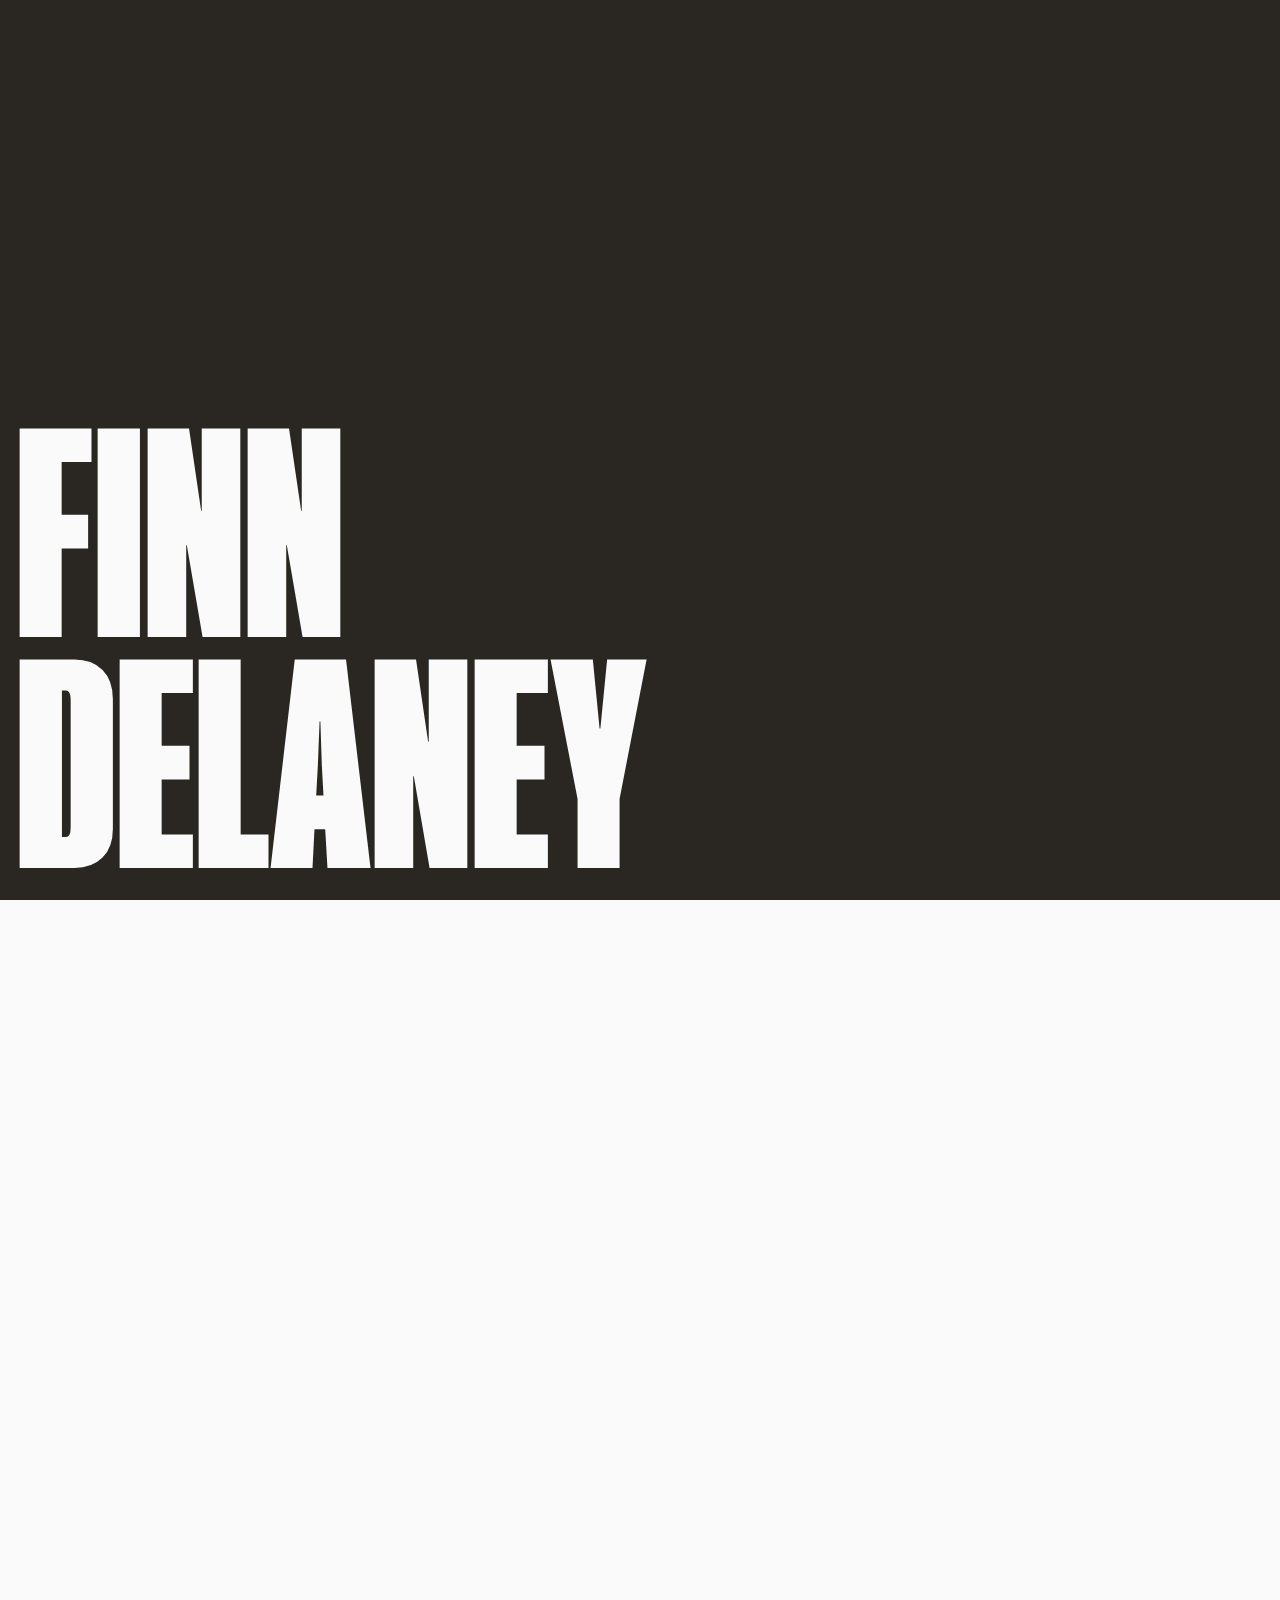
==== portfolio.html @ 108d6ba9 "Rework page intro: wordmark reveal then curtain wipe 'FINN' and 'DELANEY' slide up into view from a " ====
<!DOCTYPE html>
<html lang="en">
<head>
    <meta charset="UTF-8">
    <meta name="viewport" content="width=device-width, initial-scale=1.0, maximum-scale=1.0, user-scalable=no">
    <title>Portfolio — Finn Delaney</title>
    <link rel="stylesheet" href="style.css">
    <style>
        html { scrollbar-width: none; overscroll-behavior: none; }
        html::-webkit-scrollbar { display: none; }
    </style>
</head>
<body class="portfolio-page">
    <div class="page-intro" id="pageIntro">
        <div class="page-intro__line"><span class="page-intro__word" id="introWord1">Finn</span></div>
        <div class="page-intro__line"><span class="page-intro__word page-intro__word--second" id="introWord2">Delaney</span></div>
    </div>
    <a href="/" class="portfolio-back">← Finn Delaney</a>

    <nav class="portfolio-minimap" aria-label="Portfolio navigation">
        <div class="portfolio-minimap__line"></div>
        <div class="portfolio-minimap__line"></div>
        <div class="portfolio-minimap__line"></div>
        <div class="portfolio-minimap__line"></div>
        <div class="portfolio-minimap__line"></div>
        <div class="portfolio-minimap__line"></div>
        <div class="portfolio-minimap__line"></div>
        <div class="portfolio-minimap__line"></div>
        <div class="portfolio-minimap__line"></div>
        <div class="portfolio-minimap__line"></div>
        <div class="portfolio-minimap__line"></div>
        <div class="portfolio-minimap__line"></div>
        <div class="portfolio-minimap__line"></div>
        <div class="portfolio-minimap__line"></div>
        <div class="portfolio-minimap__line"></div>
        <div class="portfolio-minimap__line"></div>
        <div class="portfolio-minimap__line"></div>
        <div class="portfolio-minimap__line"></div>
        <div class="portfolio-minimap__line"></div>
        <div class="portfolio-minimap__line"></div>
        <div class="portfolio-minimap__tracker" id="minimapTracker"></div>
    </nav>

    <!--
        Ghost div — sits in normal document flow.
        Its width AND height both equal 100v_ + v, where v = scroll range.
        This is exactly what rauno does: both axes created so either
        horizontal or vertical scroll drives the same S value.
        For Finn we only use scrollY (vertical wheel → horizontal frames).
    -->
    <div id="portfolioGhost" class="portfolio-ghost" aria-hidden="true"></div>

    <!-- Cross — fixed at viewport centre, mix-blend-mode:difference inverts colours beneath it -->
    <svg class="portfolio-cross" aria-hidden="true" width="20" height="20" viewBox="0 0 30 30" fill="none" xmlns="http://www.w3.org/2000/svg">
        <line x1="14.75" y1="0" x2="14.75" y2="30" stroke="white" stroke-width="1.5"/>
        <line x1="0" y1="14.25" x2="30" y2="14.25" stroke="white" stroke-width="1.5"/>
    </svg>

    <!-- Fixed stage: never moves -->
    <div class="portfolio-stage">
        <!--
            .portfolio-frames gets BOTH x (translateX) and scale,
            matching rauno's: style={{ x: S, scale: D }}
            transform-origin is 50% 50% (centre of viewport since it's inset:0)
        -->
        <div class="portfolio-frames" id="portfolioFrames">
            <div class="portfolio-track" id="portfolioTrack">
                <article class="portfolio-frame">
                    <figure class="portfolio-frame__figure">
                        <img src="hero.jpg" alt="Series I">
                    </figure>
                    <p class="portfolio-frame__title">Series I</p>
                </article>
                <article class="portfolio-frame">
                    <figure class="portfolio-frame__figure">
                        <img src="hero.jpg" alt="Series II">
                    </figure>
                    <p class="portfolio-frame__title">Series II</p>
                </article>
                <article class="portfolio-frame">
                    <figure class="portfolio-frame__figure">
                        <img src="hero.jpg" alt="Portraits">
                    </figure>
                    <p class="portfolio-frame__title">Portraits</p>
                </article>
                <article class="portfolio-frame">
                    <figure class="portfolio-frame__figure">
                        <img src="hero.jpg" alt="Still Life">
                    </figure>
                    <p class="portfolio-frame__title">Still Life</p>
                </article>
                <article class="portfolio-frame">
                    <figure class="portfolio-frame__figure">
                        <img src="hero.jpg" alt="Documentary">
                    </figure>
                    <p class="portfolio-frame__title">Documentary</p>
                </article>
            </div>
        </div>
    </div>

    <script>
    (function () {
        var intro = document.getElementById('pageIntro');
        if (!intro) return;
        var words = intro.querySelectorAll('.page-intro__word');

        setTimeout(function () { words[0].classList.add('is-visible'); }, 80);
        setTimeout(function () { words[1].classList.add('is-visible'); }, 200);

        setTimeout(function () {
            intro.classList.add('is-leaving');
            setTimeout(function () { intro.parentNode && intro.parentNode.removeChild(intro); }, 1150);
        }, 1600);
    }());
    </script>
    <script>
    (function () {
        'use strict';

        // Rauno does this too: prevent scroll restoration, always start at top
        window.history.scrollRestoration = 'manual';
        document.documentElement.scrollTo(0, 0);

        var ghost   = document.getElementById('portfolioGhost');
        var frames  = document.getElementById('portfolioFrames');
        var track   = document.getElementById('portfolioTrack');
        var tracker = document.getElementById('minimapTracker');
        var frameEls = Array.from(document.querySelectorAll('.portfolio-frame'));
        var N = frameEls.length;

        // Minimap: 20 lines × 1px wide, 9px gap, 30px tracker → 161px max travel
        var MINIMAP_TRAVEL = 20 * 1 + 19 * 9 - 30;

        var STEP = 0, SCROLL_RANGE = 0, ZOOM_K = 0;

        var isCoarse = window.matchMedia('(pointer: coarse)').matches;

        var MIN_SCALE    = 0.6;
        var naturalScale = 1;
        var scaleD       = 1;
        var scaleDVel    = 0;
        var scaleTarget  = 1;
        var K_SCALE = 500, C_SCALE = 50;

        // Shared position driving both scale and translate.
        // On mobile this is written by touch handlers; on desktop by scroll events.
        var pos = 0;

        function clamp(v, lo, hi) { return Math.max(lo, Math.min(hi, v)); }

        function setup() {
            naturalScale = isCoarse
                ? 1.0
                : clamp(Math.min(window.innerWidth / 1300, window.innerHeight / 1020), 0.2, 1);

            scaleD      = naturalScale;
            scaleDVel   = 0;
            scaleTarget = naturalScale;
            pos         = 0;

            var frameW = frameEls[0].offsetWidth;
            var gap    = parseFloat(getComputedStyle(track).columnGap) || 0;
            STEP         = frameW + gap;
            SCROLL_RANGE = (N - 1) * STEP * MIN_SCALE;
            ZOOM_K       = STEP > 0 ? (naturalScale - MIN_SCALE) / STEP : 0;

            track.style.marginLeft = ((window.innerWidth - frameW) / 2) + 'px';

            if (isCoarse) {
                // Ghost div not needed — touch events drive pos directly.
                ghost.style.display = 'none';
                document.documentElement.style.overflow = 'hidden';
                document.body.style.overflow = 'hidden';
            } else {
                ghost.style.width  = '100vw';
                ghost.style.height = 'calc(100vh + ' + SCROLL_RANGE + 'px)';
            }
        }

        function applySpring() {
            scaleTarget = pos > 0
                ? clamp(naturalScale - ZOOM_K * pos, MIN_SCALE, naturalScale)
                : naturalScale;

            var force = K_SCALE * (scaleTarget - scaleD) - C_SCALE * scaleDVel;
            scaleDVel += force / 60;
            scaleD    += scaleDVel / 60;
            if (Math.abs(scaleTarget - scaleD) < 0.0001 && Math.abs(scaleDVel) < 0.0001) {
                scaleD = scaleTarget; scaleDVel = 0;
            }
        }

        function applyTransform() {
            var s = clamp(pos, 0, SCROLL_RANGE);
            frames.style.transform = 'translate3d(' + (-s) + 'px,0,0) scale(' + scaleD + ')';
            var progress = SCROLL_RANGE > 0 ? s / SCROLL_RANGE : 0;
            tracker.style.transform = 'translateX(' + (progress * MINIMAP_TRAVEL) + 'px)';
        }

        // ── MOBILE: touch-driven, no window.scrollY ───────────────────────────
        // iOS Safari's window.scrollY is unreliable during momentum — it can
        // jump to 0 mid-fling. Driving pos from touch events directly avoids
        // all native-scroll timing issues.
        if (isCoarse) {
            var touchX0 = 0, pos0 = 0;
            var lastTouchX = 0, lastTouchTime = 0, velX = 0;
            var touching = false;

            window.addEventListener('touchstart', function (e) {
                touching  = true;
                velX      = 0;
                touchX0   = e.touches[0].clientX;
                pos0      = pos;
                lastTouchX    = touchX0;
                lastTouchTime = Date.now();
            }, { passive: true });

            window.addEventListener('touchmove', function (e) {
                e.preventDefault(); // block native scroll entirely on this page
                var x   = e.touches[0].clientX;
                var now = Date.now();
                var dt  = now - lastTouchTime;
                if (dt > 0) velX = (lastTouchX - x) / dt; // px / ms, +ve = forward
                lastTouchX    = x;
                lastTouchTime = now;
                pos = clamp(pos0 + (touchX0 - x), 0, SCROLL_RANGE);
            }, { passive: false });

            window.addEventListener('touchend', function () {
                touching = false;
                // velX carries momentum forward into the rAF loop
            }, { passive: true });

            function tickMobile() {
                if (!touching) {
                    pos   = clamp(pos + velX * 16, 0, SCROLL_RANGE);
                    velX *= 0.95;
                    if (Math.abs(velX) < 0.005) velX = 0;
                }
                applySpring();
                applyTransform();
                requestAnimationFrame(tickMobile);
            }

            window.addEventListener('resize', setup);
            setup();
            requestAnimationFrame(tickMobile);

        // ── DESKTOP: scroll-driven ────────────────────────────────────────────
        } else {
            window.addEventListener('scroll', function () {
                pos = window.scrollY;
            }, { passive: true });

            function tickDesktop() {
                applySpring();
                applyTransform();
                requestAnimationFrame(tickDesktop);
            }

            window.addEventListener('resize', setup);
            setup();
            requestAnimationFrame(tickDesktop);
        }
    }());
    </script>
</body>
</html>
---- style.css ----
@font-face {
    font-family: "Louize";
    src: url("/fonts/subset-Louize.woff2") format("woff2");
    font-weight: normal;
    font-style: normal;
    font-display: swap;
}

@font-face {
    font-family: "Louize";
    src: url("/fonts/subset-Louize-Italic.woff2") format("woff2");
    font-weight: normal;
    font-style: italic;
    font-display: swap;
}

@font-face {
    font-family: "Louize Display";
    src: url("/fonts/subset-LouizeDisplay.woff2") format("woff2");
    font-weight: normal;
    font-style: normal;
    font-display: swap;
}

@font-face {
    font-family: "Louize Display";
    src: url("/fonts/subset-LouizeDisplay-Italic.woff2") format("woff2");
    font-weight: normal;
    font-style: italic;
    font-display: swap;
}

@font-face {
    font-family: "Neue Montreal";
    src: url("/fonts/PPNeueMontreal-Regular.woff2");
    font-weight: normal;
    font-style: normal;
    font-display: swap;
}

@font-face {
    font-family: "Neue Montreal";
    src: url("/fonts/PPNeueMontreal-Italic.woff2");
    font-weight: normal;
    font-style: italic;
    font-display: swap;
}

@font-face {
    font-family: "Neue Montreal";
    src: url("/fonts/PPNeueMontreal-Bold.woff2");
    font-weight: bold;
    font-style: normal;
    font-display: swap;
}

@font-face {
    font-family: "Neue Montreal";
    src: url("/fonts/PPNeueMontreal-BoldItalic.woff2");
    font-weight: bold;
    font-style: italic;
    font-display: swap;
}

@font-face {
    font-family: "Manuka";
    src: url("/fonts/manuka-black.woff2") format("woff2");
    font-weight: normal;
    font-style: normal;
    font-display: swap;
}

/* Reset */

*, *::before, *::after {
    box-sizing: border-box;
}

html {
    -moz-text-size-adjust: none;
    -webkit-text-size-adjust: none;
    text-size-adjust: none;
    overscroll-behavior-y: none;
}

h1, h2, h3, h4 {
    text-wrap: balance;
}

body, h1, h2, h3, h4, p, figure, blockquote, dl, dd {
    margin: 0;
}

ul[role=list], ol[role=list] {
    list-style: none;
}

img, picture, video {
    max-width: 100%;
    display: block;
}

/* Base */

body {
    -webkit-font-smoothing: antialiased;
    -moz-osx-font-smoothing: grayscale;
    font-family: "Neue Montreal", sans-serif;
    margin: 0;
    color: var(--color-text);
    background-color: var(--color-background);
    --color-text: #2a2722;
    --color-background: #fafafa;
    --color-text-mid: #666;
    --color-border-mid: #bdbdbd;
    --color-border-light: #eee;
}

a {
    color: inherit;
}

/* Page intro */

.page-intro {
    position: fixed;
    inset: 0;
    z-index: 9999;
    background: var(--color-text);
    display: flex;
    flex-direction: column;
    align-items: flex-start;
    justify-content: flex-end;
    padding: 1rem 1rem 1.5rem;
    pointer-events: none;
    will-change: transform;
}

.page-intro.is-leaving {
    transition: transform 1.1s cubic-bezier(0.76, 0, 0.24, 1);
    transform: translateY(-100%);
}

.page-intro__line {
    overflow: hidden;
    line-height: 0.82;
}

.page-intro__word {
    display: block;
    font-family: "Manuka", sans-serif;
    font-size: clamp(4.5rem, 22vw, 18rem);
    font-weight: 400;
    text-transform: uppercase;
    color: var(--color-background);
    transform: translateY(110%);
    will-change: transform;
}

.page-intro__word.is-visible {
    transition: transform 1s cubic-bezier(0.16, 1, 0.3, 1);
    transform: translateY(0);
}

.page-intro__word--second {
    font-style: italic;
}

/* Hero */

.home-hero {
    position: relative;
    display: grid;
    overflow: hidden;
    grid-auto-flow: dense;
    column-gap: 1rem;
    grid-template-columns: 28vw minmax(0, 1fr);
    grid-template-rows: auto 4rem repeat(4, auto);
    align-content: start;
    padding: 1rem;
}

@media screen and (min-width: 364px) {
    .home-hero {
        grid-template-rows: auto 1fr repeat(4, auto);
        min-height: 100vh;
    }
}

@media screen and (min-width: 404px) {
    .home-hero {
        min-height: 204vw;
    }
}

@media screen and (min-width: 600px) {
    .home-hero {
        grid-template-columns: repeat(2, minmax(0, 1fr));
        grid-template-rows: auto;
        min-height: unset;
    }
}

@media screen and (min-width: 900px) {
    .home-hero {
        row-gap: 1rem;
        grid-template-columns: repeat(12, minmax(0, 1fr));
        margin-block-end: 5rem;
    }
}

.home-hero > hgroup {
    display: grid;
    grid-column: 1 / span 2;
    grid-row: 1 / span 5;
    grid-template-columns: subgrid;
    grid-template-rows: subgrid;
}

@media screen and (min-width: 900px) {
    .home-hero > hgroup {
        grid-column-end: span 12;
        grid-row-end: span 6;
    }
}

.home-hero__title {
    position: relative;
    display: grid;
    grid-column: inherit;
    grid-row: 1 / span 5;
    grid-template-columns: inherit;
    grid-template-rows: inherit;
}

/* Segment: first — Manuka, huge, rotated vertically on mobile */

.home-hero__title .segment--first {
    font-family: "Manuka", sans-serif;
    font-size: 37.6vw;
    font-weight: 400;
    line-height: .72;
    grid-column: 1;
    grid-row: 1 / span 5;
    width: max-content;
    height: .74em;
    transform: rotate(90deg) translateX(-0.75em);
    transform-origin: 0 100%;
    white-space: nowrap;
    text-transform: uppercase;
    clip-path: polygon(0% -2%, 104% -2%, 104% 102%, 0% 102%);
}

@media screen and (min-width: 600px) {
    .home-hero__title .segment--first {
        font-size: 39vw;
        line-height: .75;
        grid-column-end: span 2;
        grid-row: 1;
        width: unset;
        height: unset;
        transform: unset;
        white-space: unset;
    }
}

@media screen and (min-width: 900px) {
    .home-hero__title .segment--first {
        font-size: clamp(14.3rem, -0.5162rem + 26.3399vw, 24.375rem);
        grid-column-end: span 12;
        width: max-content;
    }
}

/* Segment: second — Louize Display italic, overlapping the first */

.home-hero__title .segment--second {
    font-family: "Louize Display", serif;
    font-size: 62px;
    font-weight: normal;
    font-style: italic;
    line-height: 1;
    z-index: 1;
    grid-row: 3;
    margin-block-end: -0.9rem;
    color: #fafafa;
    -webkit-text-stroke: .02em #2a2722;
}

@media screen and (max-width: 599px) {
    .home-hero__title .segment--second {
        /* 62px fixed is ~16vw at 390px — too large and the default leading
           creates a big gap between the two wrapped lines. Scale with viewport
           and use a positive gap below to separate it from segment--third. */
        font-size: 12vw;
        margin-block-end: 0.75rem;
    }
}

@media screen and (min-width: 600px) {
    .home-hero__title .segment--second {
        grid-column-end: span 2;
        grid-row: 2;
        margin-block-start: -0.9em;
        margin-inline-start: 2ch;
    }
}

@media screen and (min-width: 900px) {
    .home-hero__title .segment--second {
        font-size: clamp(4.5rem, -0.0956rem + 8.1699vw, 7.625rem);
        grid-column: 1 / span 12;
        grid-row: 1;
        align-self: end;
        margin-block-start: 0;
        margin-block-end: -0.3em;
        margin-inline-start: 1ch;
    }
}

/* Segment: third — Louize Display uppercase, large */

.home-hero__title .segment--third {
    font-family: "Louize Display", serif;
    font-size: 15vw;
    font-weight: normal;
    line-height: .78;
    grid-row: 4;
    text-transform: uppercase;
}

@media screen and (min-width: 600px) {
    .home-hero__title .segment--third {
        font-size: 13.4vw;
        grid-column-end: span 2;
        grid-row: 3;
        width: max-content;
        max-width: unset;
    }
}

@media screen and (min-width: 900px) {
    .home-hero__title .segment--third {
        font-size: clamp(5rem, -0.4412rem + 9.6732vw, 8.7rem);
        line-height: .8;
        grid-column: 1 / span 8;
        grid-row: 2;
        align-self: start;
    }
}

/* Warning */

.home-hero__warning {
    font-size: .75rem;
    grid-column: 2;
    grid-row: 2;
    text-align: center;
    text-transform: uppercase;
    text-wrap: balance;
    color: var(--color-text-mid);
}

@media screen and (min-width: 404px) {
    .home-hero__warning {
        font-size: initial;
    }
}

@media screen and (min-width: 600px) {
    .home-hero__warning {
        font-size: .75rem;
        grid-row: 5;
        align-self: end;
        text-align: right;
    }
}

@media screen and (min-width: 900px) {
    .home-hero__warning {
        grid-column: 8;
        grid-row: 4;
        align-self: start;
        justify-self: end;
        transform: translateX(calc(100% - 0em)) rotate(90deg) translateY(0.5em);
        transform-origin: 0;
        white-space: nowrap;
    }
}

/* Description */

.home-hero__description {
    line-height: 1.1;
    grid-column: 2;
    grid-row: 5;
    margin-block-start: .5rem;
    letter-spacing: -0.01em;
}

@media screen and (min-width: 404px) {
    .home-hero__description {
        font-size: 1.25rem;
    }
}

@media screen and (min-width: 600px) {
    .home-hero__description {
        grid-column: 1;
        text-wrap: balance;
    }
}

@media screen and (min-width: 900px) {
    .home-hero__description {
        font-size: 1.5rem;
        grid-column: 1 / span 5;
        grid-row: -2 / span 2;
        align-self: end;
    }
}

/* Accent image */

.home-hero__accent-image {
    overflow: hidden;
    grid-column: 2;
    grid-row: 1;
    max-width: 100%;
    margin-block-end: .75rem;
    border: 2px solid #2a2722;
    border-radius: .75rem;
}

@media screen and (min-width: 600px) {
    .home-hero__accent-image {
        justify-self: end;
        width: 40vw;
        aspect-ratio: 1.4 / 1;
    }
}

@media screen and (min-width: 900px) {
    .home-hero__accent-image {
        grid-column: 10 / span 3;
        grid-row: 2 / span 4;
        aspect-ratio: .8;
    }
}

.home-hero__accent-image img {
    width: 100%;
    height: 100%;
    object-fit: cover;
}

/* Nav */

.home-nav {
    grid-column-end: span 2;
    margin-block-start: 2rem;
}

@media screen and (min-width: 900px) {
    .home-hero .home-nav {
        grid-column: 1 / span 8;
        grid-row: 4;
        margin-block-start: 0;
    }
}

.home-nav__meta-title {
    font-size: .75rem;
    font-weight: 400;
    line-height: 1.2;
    margin-block-end: .5rem;
    letter-spacing: -0.01em;
    text-transform: uppercase;
    color: var(--color-text-mid);
}

@media screen and (min-width: 900px) {
    .home-nav__meta-title {
        font-size: 1rem;
    }
}

.home-nav__list {
    margin: 0;
    margin-block-end: 1rem;
    padding: 0;
    list-style: none;
}

.home-nav__link {
    line-height: 1.2;
    position: relative;
    display: inline-block;
    margin-inline-end: .5ch;
    padding-block: .25rem;
    text-decoration: none;
    letter-spacing: -0.01em;
}

@media screen and (min-width: 900px) {
    .home-nav__link {
        font-size: 1.25rem;
    }
}

.home-nav__link-title {
    position: relative;
    display: inline-block;
}

.home-nav__link-title::after {
    position: absolute;
    bottom: 0;
    left: 0;
    width: 100%;
    height: 1px;
    content: "";
    transition: transform .2s cubic-bezier(0.645, 0.045, 0.355, 1);
    transform: scaleX(0);
    transform-origin: 0 0;
    background-color: currentColor;
}

.home-nav__link:hover .home-nav__link-title::after,
.home-nav__link:focus .home-nav__link-title::after {
    transform: scaleX(1);
}

.home-nav__link-description {
    font-size: .75rem;
    line-height: 1.2;
    width: 100%;
    transition: all .2s;
    transform: translateY(-50%);
    white-space: nowrap;
    letter-spacing: -0.01em;
    color: var(--color-text-mid);
}

@media screen and (min-width: 900px) {
    .home-nav__link-description {
        font-size: 1rem;
    }
}

/* Footer */

.site-footer {
    padding: 1rem;
    font-size: 1.25rem;
    line-height: 1.1;
    letter-spacing: -0.01em;
    color: var(--color-text);
}

@media screen and (min-width: 900px) {
    .site-footer {
        position: fixed;
        bottom: 0;
        left: 0;
        right: 0;
        font-size: 1.5rem;
    }
}

/* Portfolio */

.portfolio-page {
    background: var(--color-background);
}

.portfolio-ghost {
    width: 100%;
    /* height set by JS */
}

.portfolio-cross {
    position: fixed;
    top: 50%;
    left: 50%;
    transform: translate(-50%, -50%);
    mix-blend-mode: difference;
    pointer-events: none;
    z-index: 100;
}

.portfolio-back {
    position: fixed;
    top: 1rem;
    left: 1rem;
    z-index: 10;
    font-size: .75rem;
    text-decoration: none;
    text-transform: uppercase;
    letter-spacing: -0.01em;
    color: var(--color-text-mid);
    transition: color .15s;
}

.portfolio-back:hover {
    color: var(--color-text);
}

.portfolio-minimap {
    position: fixed;
    top: 64px;
    left: 50%;
    transform: translateX(-50%);
    display: flex;
    align-items: center;
    gap: 9px;
    z-index: 10;
}

.portfolio-minimap__line {
    width: 1px;
    height: 18px;
    background: var(--color-border-mid);
    flex-shrink: 0;
}

.portfolio-minimap__tracker {
    position: absolute;
    left: 0;
    top: 0;
    width: 30px;
    height: 18px;
    background: var(--color-background);
    border: 1px solid var(--color-border-mid);
    transition: transform 150ms ease;
}


.portfolio-stage {
    position: fixed;
    inset: 0;
    overflow: hidden;
}

/* Matches rauno's .frames: gets both translateX (S) and scale (D).
   position: absolute; inset: 0 makes transform-origin: 50% 50%
   equal the exact centre of the viewport. */
.portfolio-frames {
    position: absolute;
    inset: 0;
    display: flex;
    align-items: center;
    transform-origin: 50% 50%;
    will-change: transform;
}

.portfolio-track {
    display: flex;
    align-items: center;
    gap: 4vw;
    flex-shrink: 0;
    /* margin-left set by JS to centre first frame */
}

.portfolio-frame {
    display: flex;
    flex-direction: column;
    flex-shrink: 0;
    width: 65vw;
    height: 75vh;
}

@media screen and (max-width: 600px) {
    .portfolio-frame {
        width: 88vw;
        height: 70vh;
    }
}

.portfolio-frame__figure {
    flex: 1;
    min-height: 0;
    margin: 0;
    overflow: hidden;
    border-radius: .5rem;
    border: 1px solid var(--color-border-light);
}

.portfolio-frame__figure img {
    width: 100%;
    height: 100%;
    object-fit: cover;
}

.portfolio-frame__title {
    margin-block-start: .625rem;
    font-size: .75rem;
    letter-spacing: 0.05em;
    color: var(--color-text-mid);
    text-transform: uppercase;
}

@media (hover: hover) {
    .home-nav__link-description {
        opacity: .2;
        filter: blur(2px);
    }

    a:hover .home-nav__link-description,
    a:focus .home-nav__link-description {
        opacity: 1;
        filter: blur(0);
    }
}
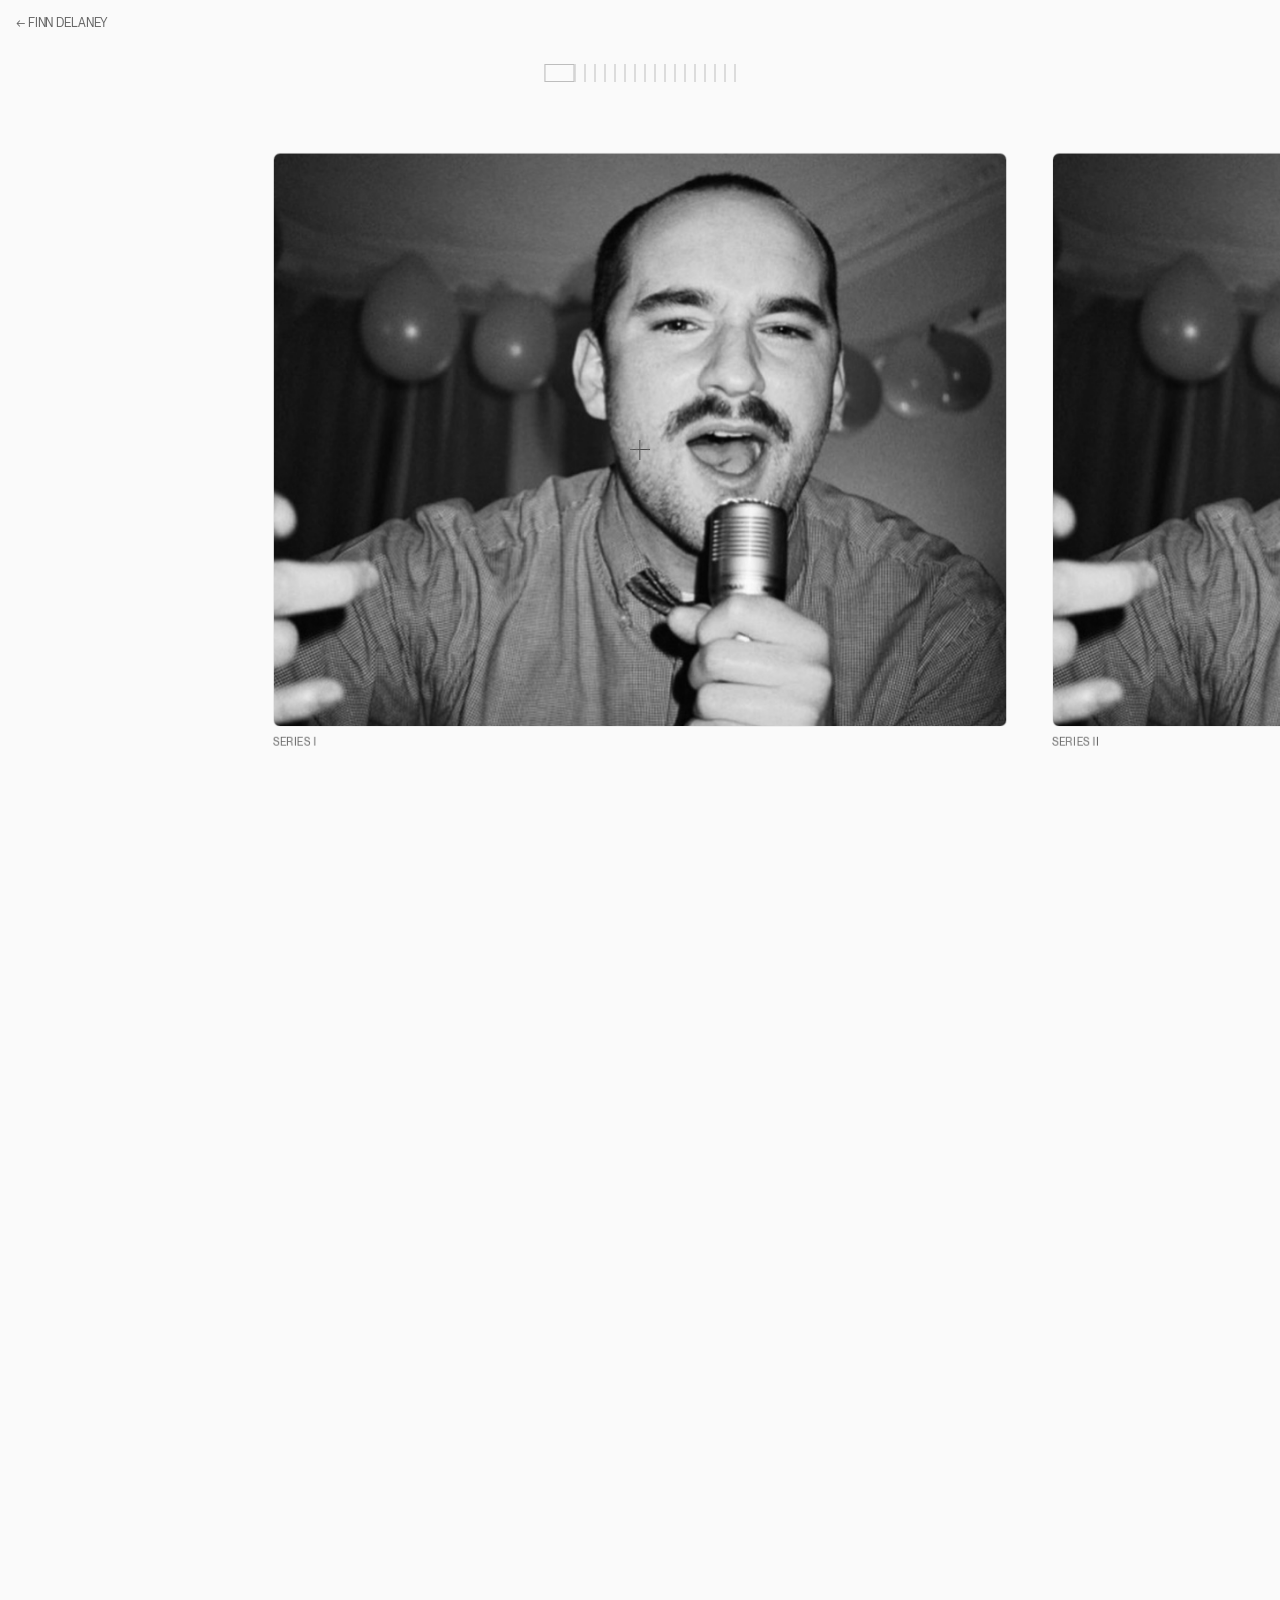
==== commit 3dc6c2dc: "Replace curtain with content entrance animations No overlay. Hero elements animate in directly: FINN" ====
--- a/portfolio.html
+++ b/portfolio.html
@@ -11,10 +11,6 @@
     </style>
 </head>
 <body class="portfolio-page">
-    <div class="page-intro" id="pageIntro">
-        <div class="page-intro__line"><span class="page-intro__word" id="introWord1">Finn</span></div>
-        <div class="page-intro__line"><span class="page-intro__word page-intro__word--second" id="introWord2">Delaney</span></div>
-    </div>
     <a href="/" class="portfolio-back">← Finn Delaney</a>
 
     <nav class="portfolio-minimap" aria-label="Portfolio navigation">
@@ -99,21 +95,6 @@
         </div>
     </div>
 
-    <script>
-    (function () {
-        var intro = document.getElementById('pageIntro');
-        if (!intro) return;
-        var words = intro.querySelectorAll('.page-intro__word');
-
-        setTimeout(function () { words[0].classList.add('is-visible'); }, 80);
-        setTimeout(function () { words[1].classList.add('is-visible'); }, 200);
-
-        setTimeout(function () {
-            intro.classList.add('is-leaving');
-            setTimeout(function () { intro.parentNode && intro.parentNode.removeChild(intro); }, 1150);
-        }, 1600);
-    }());
-    </script>
     <script>
     (function () {
         'use strict';
--- a/style.css
+++ b/style.css
@@ -120,50 +120,41 @@
     color: inherit;
 }
 
-/* Page intro */
-
-.page-intro {
-    position: fixed;
-    inset: 0;
-    z-index: 9999;
-    background: var(--color-text);
-    display: flex;
-    flex-direction: column;
-    align-items: flex-start;
-    justify-content: flex-end;
-    padding: 1rem 1rem 1.5rem;
-    pointer-events: none;
-    will-change: transform;
-}
-
-.page-intro.is-leaving {
-    transition: transform 1.1s cubic-bezier(0.76, 0, 0.24, 1);
-    transform: translateY(-100%);
-}
-
-.page-intro__line {
-    overflow: hidden;
-    line-height: 0.82;
-}
-
-.page-intro__word {
-    display: block;
-    font-family: "Manuka", sans-serif;
-    font-size: clamp(4.5rem, 22vw, 18rem);
-    font-weight: 400;
-    text-transform: uppercase;
-    color: var(--color-background);
-    transform: translateY(110%);
-    will-change: transform;
-}
-
-.page-intro__word.is-visible {
-    transition: transform 1s cubic-bezier(0.16, 1, 0.3, 1);
-    transform: translateY(0);
-}
-
-.page-intro__word--second {
-    font-style: italic;
+/* Hero entrance animations */
+
+@keyframes hero-fade-up {
+    from { opacity: 0; transform: translateY(0.4em); }
+    to   { opacity: 1; transform: translateY(0); }
+}
+
+@keyframes hero-fade {
+    from { opacity: 0; }
+    to   { opacity: 1; }
+}
+
+.home-hero--animate .segment--first {
+    animation: hero-fade 0.9s cubic-bezier(0.16, 1, 0.3, 1) both;
+    animation-delay: 0ms;
+}
+
+.home-hero--animate .segment--second {
+    animation: hero-fade-up 0.9s cubic-bezier(0.16, 1, 0.3, 1) both;
+    animation-delay: 120ms;
+}
+
+.home-hero--animate .segment--third {
+    animation: hero-fade-up 0.9s cubic-bezier(0.16, 1, 0.3, 1) both;
+    animation-delay: 220ms;
+}
+
+.home-hero--animate .home-hero__accent-image {
+    animation: hero-fade 1s cubic-bezier(0.16, 1, 0.3, 1) both;
+    animation-delay: 300ms;
+}
+
+.home-hero--animate .home-nav {
+    animation: hero-fade-up 0.8s cubic-bezier(0.16, 1, 0.3, 1) both;
+    animation-delay: 380ms;
 }
 
 /* Hero */
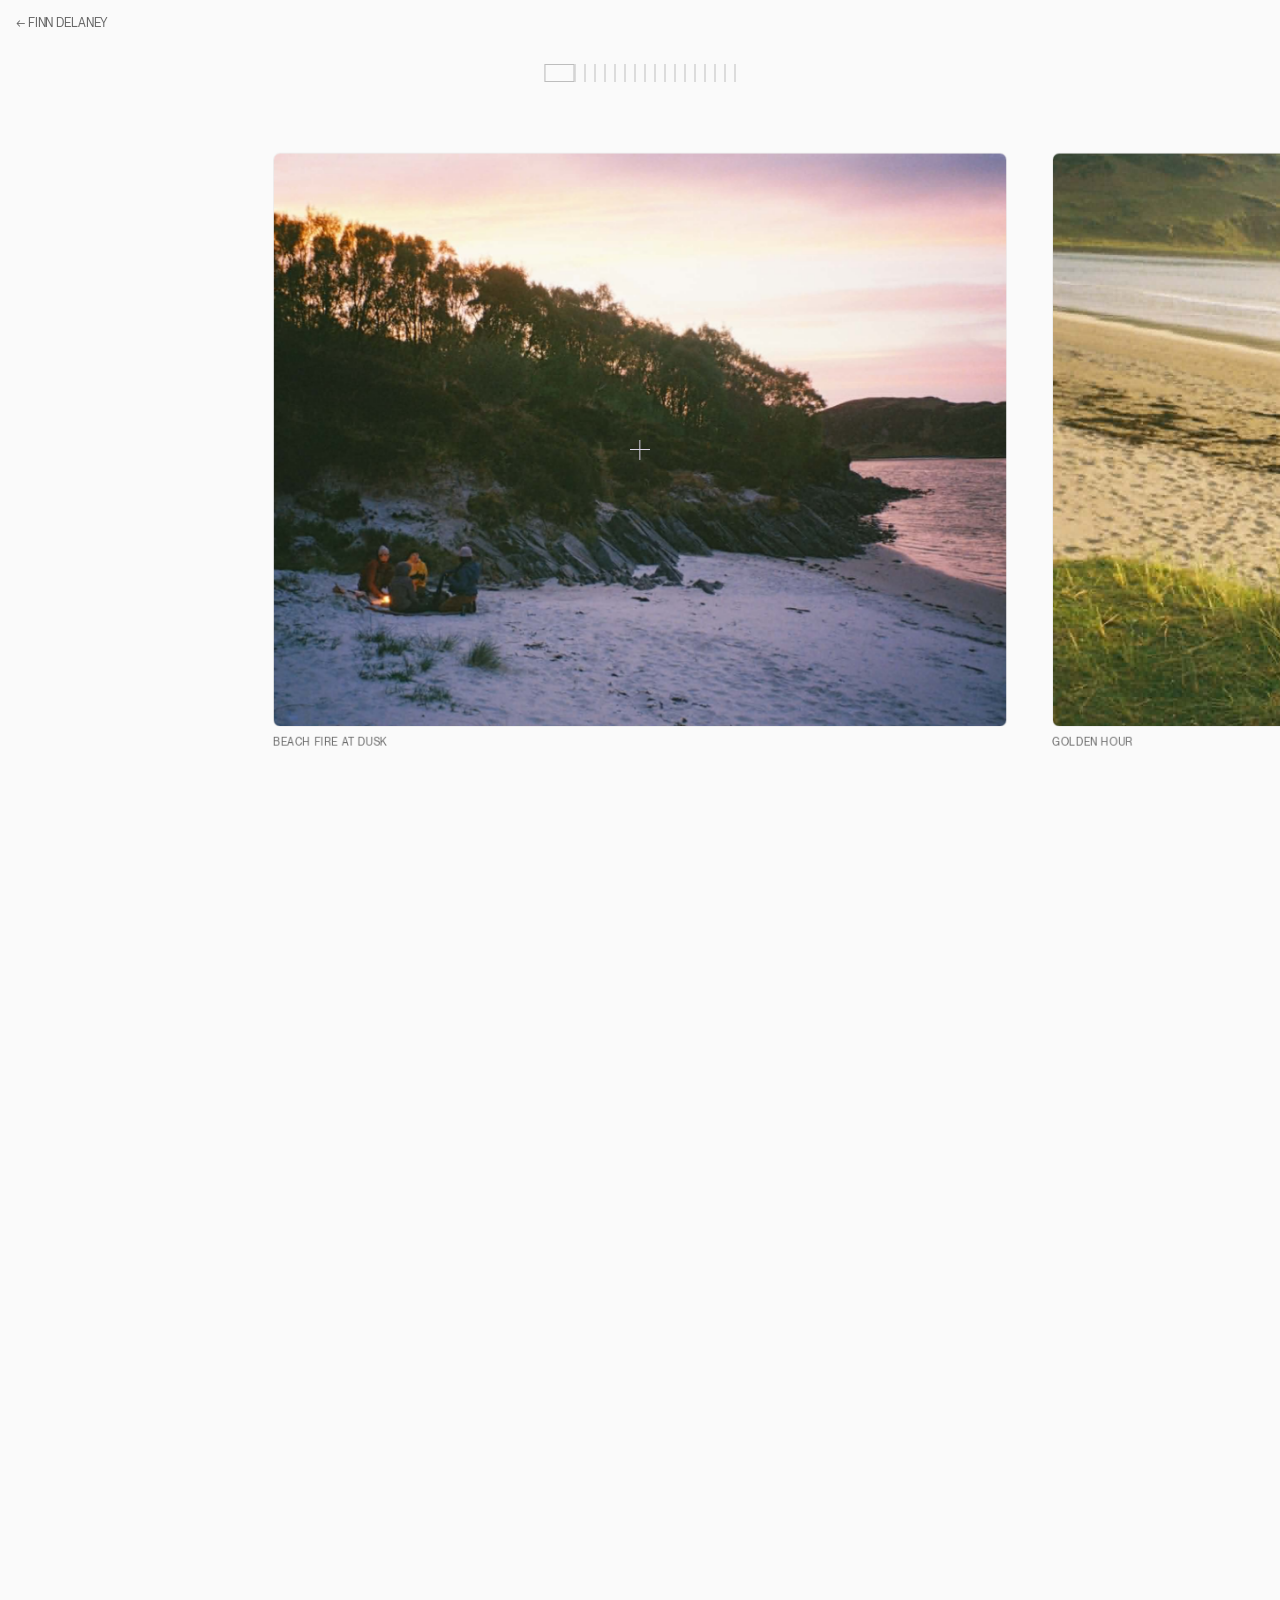
==== commit 8faa102a: "Add 15 photos to portfolio Replaces placeholder hero.jpg frames with real photos pulled from the pho" ====
--- a/portfolio.html
+++ b/portfolio.html
@@ -63,33 +63,93 @@
             <div class="portfolio-track" id="portfolioTrack">
                 <article class="portfolio-frame">
                     <figure class="portfolio-frame__figure">
-                        <img src="hero.jpg" alt="Series I">
-                    </figure>
-                    <p class="portfolio-frame__title">Series I</p>
-                </article>
-                <article class="portfolio-frame">
-                    <figure class="portfolio-frame__figure">
-                        <img src="hero.jpg" alt="Series II">
-                    </figure>
-                    <p class="portfolio-frame__title">Series II</p>
-                </article>
-                <article class="portfolio-frame">
-                    <figure class="portfolio-frame__figure">
-                        <img src="hero.jpg" alt="Portraits">
-                    </figure>
-                    <p class="portfolio-frame__title">Portraits</p>
-                </article>
-                <article class="portfolio-frame">
-                    <figure class="portfolio-frame__figure">
-                        <img src="hero.jpg" alt="Still Life">
-                    </figure>
-                    <p class="portfolio-frame__title">Still Life</p>
-                </article>
-                <article class="portfolio-frame">
-                    <figure class="portfolio-frame__figure">
-                        <img src="hero.jpg" alt="Documentary">
-                    </figure>
-                    <p class="portfolio-frame__title">Documentary</p>
+                        <img src="photos/c56bb0bc-0144-4941-af09-97af3f1dc31f.jpeg" alt="Beach fire at dusk">
+                    </figure>
+                    <p class="portfolio-frame__title">Beach fire at dusk</p>
+                </article>
+                <article class="portfolio-frame">
+                    <figure class="portfolio-frame__figure">
+                        <img src="photos/e60ddb03-61c1-4a68-b1ee-937084a619c3.jpeg" alt="Golden hour">
+                    </figure>
+                    <p class="portfolio-frame__title">Golden hour</p>
+                </article>
+                <article class="portfolio-frame">
+                    <figure class="portfolio-frame__figure">
+                        <img src="photos/c2e010f2-ae4a-4260-8f05-ad9748080241.jpeg" alt="On the shore">
+                    </figure>
+                    <p class="portfolio-frame__title">On the shore</p>
+                </article>
+                <article class="portfolio-frame">
+                    <figure class="portfolio-frame__figure">
+                        <img src="photos/a9ed12c4-5eb0-456d-9534-0ebea267e945.jpeg" alt="Laughing">
+                    </figure>
+                    <p class="portfolio-frame__title">Laughing</p>
+                </article>
+                <article class="portfolio-frame">
+                    <figure class="portfolio-frame__figure">
+                        <img src="photos/43e0e41e-a62a-4743-bb4f-9ebd237a8e91.jpeg" alt="In the grass">
+                    </figure>
+                    <p class="portfolio-frame__title">In the grass</p>
+                </article>
+                <article class="portfolio-frame">
+                    <figure class="portfolio-frame__figure">
+                        <img src="photos/2fe8a27c-bc4f-4477-8b8c-c3ab12135902.jpeg" alt="Storm light">
+                    </figure>
+                    <p class="portfolio-frame__title">Storm light</p>
+                </article>
+                <article class="portfolio-frame">
+                    <figure class="portfolio-frame__figure">
+                        <img src="photos/0b5b30bd-863e-4121-a8aa-83feb465f930.jpeg" alt="Shoreline">
+                    </figure>
+                    <p class="portfolio-frame__title">Shoreline</p>
+                </article>
+                <article class="portfolio-frame">
+                    <figure class="portfolio-frame__figure">
+                        <img src="photos/202b738f-6b5e-46ef-b66e-6944e7f93b14.jpeg" alt="Kayak">
+                    </figure>
+                    <p class="portfolio-frame__title">Kayak</p>
+                </article>
+                <article class="portfolio-frame">
+                    <figure class="portfolio-frame__figure">
+                        <img src="photos/baeebfa3-00ef-4263-85f2-3b91152fbb7a.jpeg" alt="Flock">
+                    </figure>
+                    <p class="portfolio-frame__title">Flock</p>
+                </article>
+                <article class="portfolio-frame">
+                    <figure class="portfolio-frame__figure">
+                        <img src="photos/895f0803-b1ed-4677-98e9-aedfc077d7ed.jpeg" alt="Rockface">
+                    </figure>
+                    <p class="portfolio-frame__title">Rockface</p>
+                </article>
+                <article class="portfolio-frame">
+                    <figure class="portfolio-frame__figure">
+                        <img src="photos/1d33bd57-2dc7-4310-9c8a-5d1917850266.jpeg" alt="Ferry">
+                    </figure>
+                    <p class="portfolio-frame__title">Ferry</p>
+                </article>
+                <article class="portfolio-frame">
+                    <figure class="portfolio-frame__figure">
+                        <img src="photos/e4806ac6-cc4a-409f-a1e5-160e89084a3d.jpeg" alt="Cinnamon roll">
+                    </figure>
+                    <p class="portfolio-frame__title">Cinnamon roll</p>
+                </article>
+                <article class="portfolio-frame">
+                    <figure class="portfolio-frame__figure">
+                        <img src="photos/23856a79-2044-4679-bee3-61a03a3eae30.jpeg" alt="City street">
+                    </figure>
+                    <p class="portfolio-frame__title">City street</p>
+                </article>
+                <article class="portfolio-frame">
+                    <figure class="portfolio-frame__figure">
+                        <img src="photos/f01597e9-459c-4093-a9f6-9d0f3afea7a4.jpeg" alt="Hair replacement">
+                    </figure>
+                    <p class="portfolio-frame__title">Hair replacement</p>
+                </article>
+                <article class="portfolio-frame">
+                    <figure class="portfolio-frame__figure">
+                        <img src="photos/05752101-44a0-40dc-a4d0-815ac0a85b0e.jpeg" alt="Watercolours on the train">
+                    </figure>
+                    <p class="portfolio-frame__title">Watercolours on the train</p>
                 </article>
             </div>
         </div>
--- a/style.css
+++ b/style.css
@@ -120,41 +120,84 @@
     color: inherit;
 }
 
-/* Hero entrance animations */
-
-@keyframes hero-fade-up {
-    from { opacity: 0; transform: translateY(0.4em); }
-    to   { opacity: 1; transform: translateY(0); }
-}
-
-@keyframes hero-fade {
+/* Hero entrance animations — exact match to daybreak.studio's styled-jsx:
+   pure opacity fade, cubic-bezier(.61,1,.88,1), no blur */
+
+@keyframes hero-text-fade-in {
     from { opacity: 0; }
     to   { opacity: 1; }
 }
 
+@keyframes hero-light-veil-reveal {
+    0%   { opacity: 1; }
+    50%  { opacity: 0.5; }
+    100% { opacity: 0; }
+}
+
 .home-hero--animate .segment--first {
-    animation: hero-fade 0.9s cubic-bezier(0.16, 1, 0.3, 1) both;
+    opacity: 0;
+    animation: hero-text-fade-in 1.4s cubic-bezier(.61, 1, .88, 1) forwards;
     animation-delay: 0ms;
 }
 
 .home-hero--animate .segment--second {
-    animation: hero-fade-up 0.9s cubic-bezier(0.16, 1, 0.3, 1) both;
-    animation-delay: 120ms;
+    opacity: 0;
+    animation: hero-text-fade-in 3.5s cubic-bezier(.61, 1, .88, 1) forwards;
+    animation-delay: 540ms;
 }
 
 .home-hero--animate .segment--third {
-    animation: hero-fade-up 0.9s cubic-bezier(0.16, 1, 0.3, 1) both;
-    animation-delay: 220ms;
+    opacity: 0;
+    animation: hero-text-fade-in 3.5s cubic-bezier(.61, 1, .88, 1) forwards;
+    animation-delay: 840ms;
 }
 
 .home-hero--animate .home-hero__accent-image {
-    animation: hero-fade 1s cubic-bezier(0.16, 1, 0.3, 1) both;
-    animation-delay: 300ms;
+    opacity: 0;
+    animation: hero-text-fade-in 2s cubic-bezier(.61, 1, .88, 1) forwards;
+    animation-delay: 200ms;
 }
 
 .home-hero--animate .home-nav {
-    animation: hero-fade-up 0.8s cubic-bezier(0.16, 1, 0.3, 1) both;
-    animation-delay: 380ms;
+    opacity: 0;
+    animation: hero-text-fade-in 2s cubic-bezier(.61, 1, .88, 1) forwards;
+    animation-delay: 1000ms;
+}
+
+/* Light veil — starts fully visible, fades out over 4s (same as daybreak) */
+.home-hero__accent-image {
+    position: relative;
+}
+
+.home-hero__accent-image::after {
+    content: '';
+    position: absolute;
+    inset: -40%;
+    background:
+        radial-gradient(ellipse at 22% 38%, rgba(232, 180, 184, 0.7) 0%, transparent 52%),
+        radial-gradient(ellipse at 80% 65%, rgba(184, 212, 232, 0.7) 0%, transparent 52%),
+        radial-gradient(ellipse at 55% 18%, rgba(212, 232, 184, 0.55) 0%, transparent 48%),
+        radial-gradient(ellipse at 40% 80%, rgba(212, 184, 232, 0.55) 0%, transparent 48%);
+    mix-blend-mode: lighten;
+    pointer-events: none;
+    z-index: 1;
+    animation: hero-light-veil-reveal 4s cubic-bezier(.61, 1, .88, 1) forwards;
+    will-change: opacity;
+}
+
+@media (prefers-reduced-motion: reduce) {
+    .home-hero--animate .segment--first,
+    .home-hero--animate .segment--second,
+    .home-hero--animate .segment--third,
+    .home-hero--animate .home-hero__accent-image,
+    .home-hero--animate .home-nav {
+        animation-duration: 0.3s;
+        animation-delay: 0ms;
+    }
+    .home-hero__accent-image::after {
+        animation: none;
+        opacity: 0;
+    }
 }
 
 /* Hero */
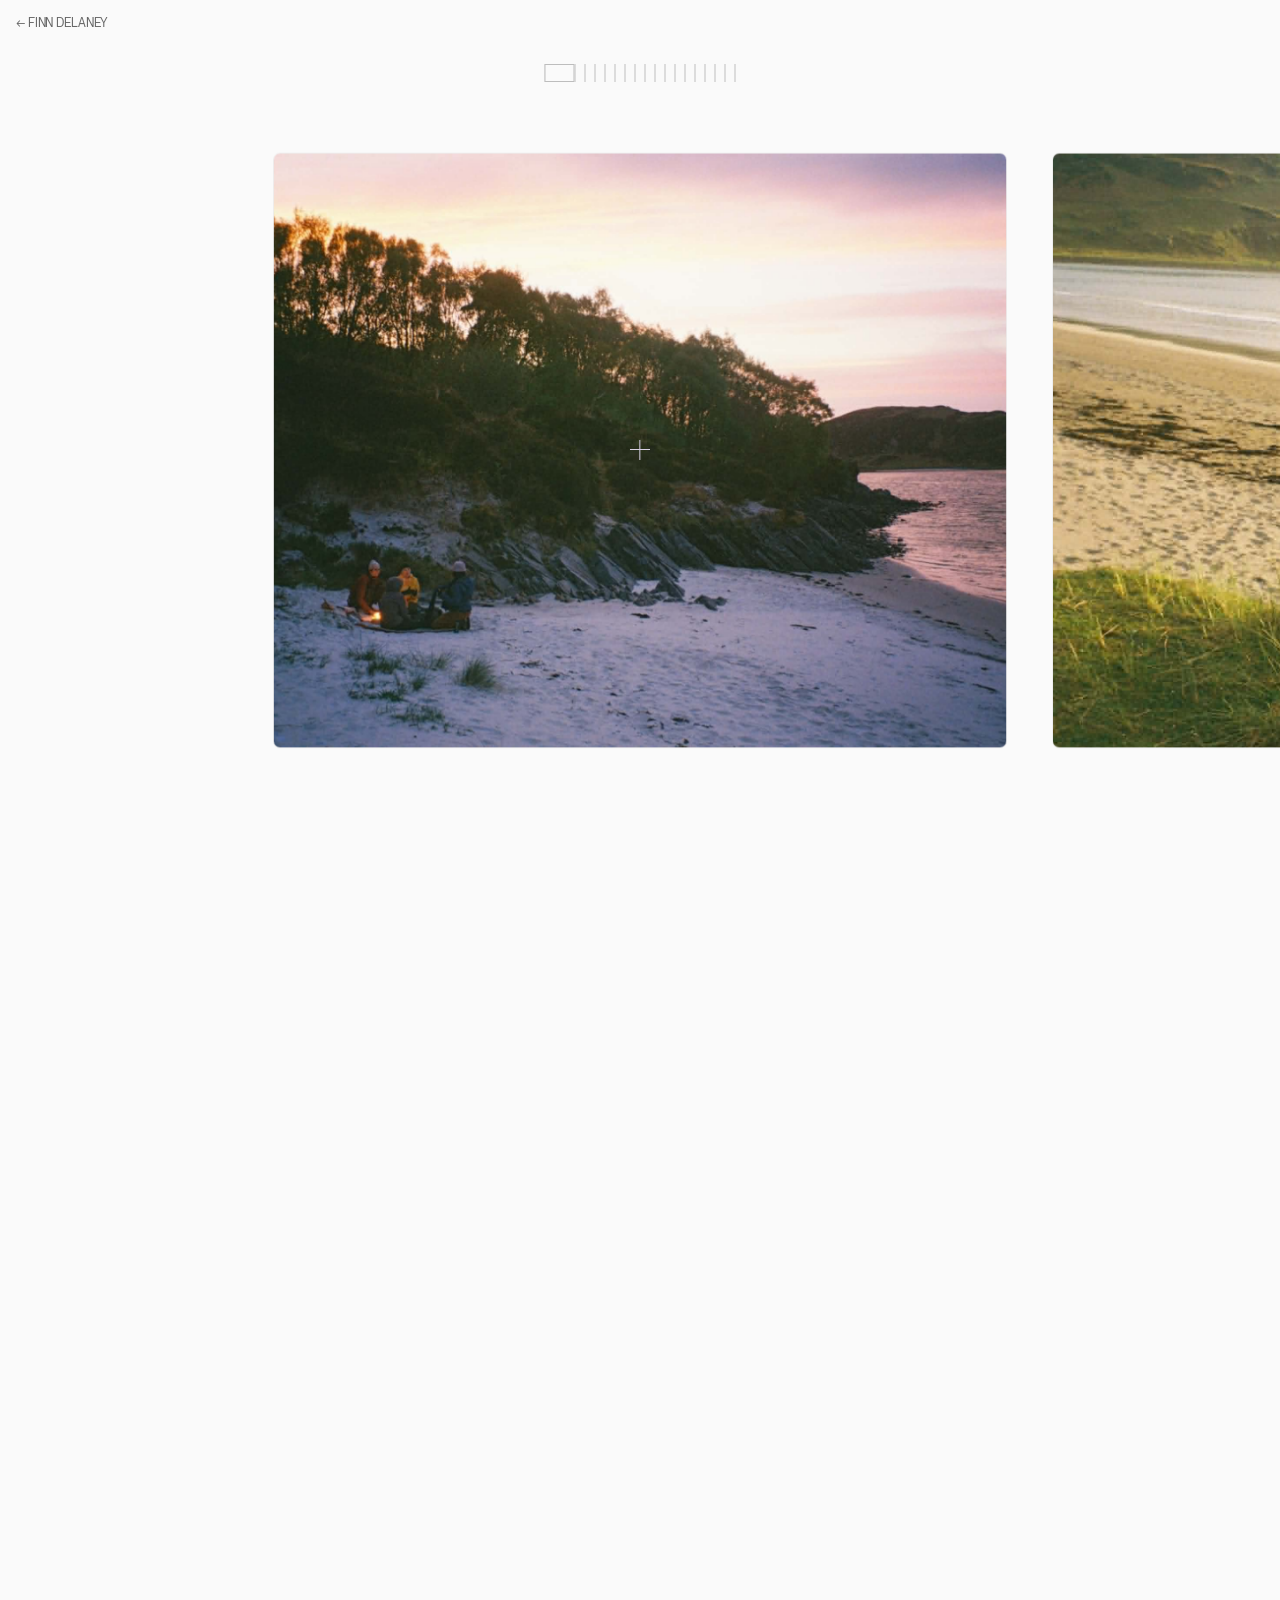
==== commit 0f4c3d67: "Remove photo titles from portfolio frames https://claude.ai/code/session_01Febj3koVXvyFbTeMEceZQB" ====
--- a/portfolio.html
+++ b/portfolio.html
@@ -65,91 +65,91 @@
                     <figure class="portfolio-frame__figure">
                         <img src="photos/c56bb0bc-0144-4941-af09-97af3f1dc31f.jpeg" alt="Beach fire at dusk">
                     </figure>
-                    <p class="portfolio-frame__title">Beach fire at dusk</p>
+
                 </article>
                 <article class="portfolio-frame">
                     <figure class="portfolio-frame__figure">
                         <img src="photos/e60ddb03-61c1-4a68-b1ee-937084a619c3.jpeg" alt="Golden hour">
                     </figure>
-                    <p class="portfolio-frame__title">Golden hour</p>
+
                 </article>
                 <article class="portfolio-frame">
                     <figure class="portfolio-frame__figure">
                         <img src="photos/c2e010f2-ae4a-4260-8f05-ad9748080241.jpeg" alt="On the shore">
                     </figure>
-                    <p class="portfolio-frame__title">On the shore</p>
+
                 </article>
                 <article class="portfolio-frame">
                     <figure class="portfolio-frame__figure">
                         <img src="photos/a9ed12c4-5eb0-456d-9534-0ebea267e945.jpeg" alt="Laughing">
                     </figure>
-                    <p class="portfolio-frame__title">Laughing</p>
+
                 </article>
                 <article class="portfolio-frame">
                     <figure class="portfolio-frame__figure">
                         <img src="photos/43e0e41e-a62a-4743-bb4f-9ebd237a8e91.jpeg" alt="In the grass">
                     </figure>
-                    <p class="portfolio-frame__title">In the grass</p>
+
                 </article>
                 <article class="portfolio-frame">
                     <figure class="portfolio-frame__figure">
                         <img src="photos/2fe8a27c-bc4f-4477-8b8c-c3ab12135902.jpeg" alt="Storm light">
                     </figure>
-                    <p class="portfolio-frame__title">Storm light</p>
+
                 </article>
                 <article class="portfolio-frame">
                     <figure class="portfolio-frame__figure">
                         <img src="photos/0b5b30bd-863e-4121-a8aa-83feb465f930.jpeg" alt="Shoreline">
                     </figure>
-                    <p class="portfolio-frame__title">Shoreline</p>
+
                 </article>
                 <article class="portfolio-frame">
                     <figure class="portfolio-frame__figure">
                         <img src="photos/202b738f-6b5e-46ef-b66e-6944e7f93b14.jpeg" alt="Kayak">
                     </figure>
-                    <p class="portfolio-frame__title">Kayak</p>
+
                 </article>
                 <article class="portfolio-frame">
                     <figure class="portfolio-frame__figure">
                         <img src="photos/baeebfa3-00ef-4263-85f2-3b91152fbb7a.jpeg" alt="Flock">
                     </figure>
-                    <p class="portfolio-frame__title">Flock</p>
+
                 </article>
                 <article class="portfolio-frame">
                     <figure class="portfolio-frame__figure">
                         <img src="photos/895f0803-b1ed-4677-98e9-aedfc077d7ed.jpeg" alt="Rockface">
                     </figure>
-                    <p class="portfolio-frame__title">Rockface</p>
+
                 </article>
                 <article class="portfolio-frame">
                     <figure class="portfolio-frame__figure">
                         <img src="photos/1d33bd57-2dc7-4310-9c8a-5d1917850266.jpeg" alt="Ferry">
                     </figure>
-                    <p class="portfolio-frame__title">Ferry</p>
+
                 </article>
                 <article class="portfolio-frame">
                     <figure class="portfolio-frame__figure">
                         <img src="photos/e4806ac6-cc4a-409f-a1e5-160e89084a3d.jpeg" alt="Cinnamon roll">
                     </figure>
-                    <p class="portfolio-frame__title">Cinnamon roll</p>
+
                 </article>
                 <article class="portfolio-frame">
                     <figure class="portfolio-frame__figure">
                         <img src="photos/23856a79-2044-4679-bee3-61a03a3eae30.jpeg" alt="City street">
                     </figure>
-                    <p class="portfolio-frame__title">City street</p>
+
                 </article>
                 <article class="portfolio-frame">
                     <figure class="portfolio-frame__figure">
                         <img src="photos/f01597e9-459c-4093-a9f6-9d0f3afea7a4.jpeg" alt="Hair replacement">
                     </figure>
-                    <p class="portfolio-frame__title">Hair replacement</p>
+
                 </article>
                 <article class="portfolio-frame">
                     <figure class="portfolio-frame__figure">
                         <img src="photos/05752101-44a0-40dc-a4d0-815ac0a85b0e.jpeg" alt="Watercolours on the train">
                     </figure>
-                    <p class="portfolio-frame__title">Watercolours on the train</p>
+
                 </article>
             </div>
         </div>
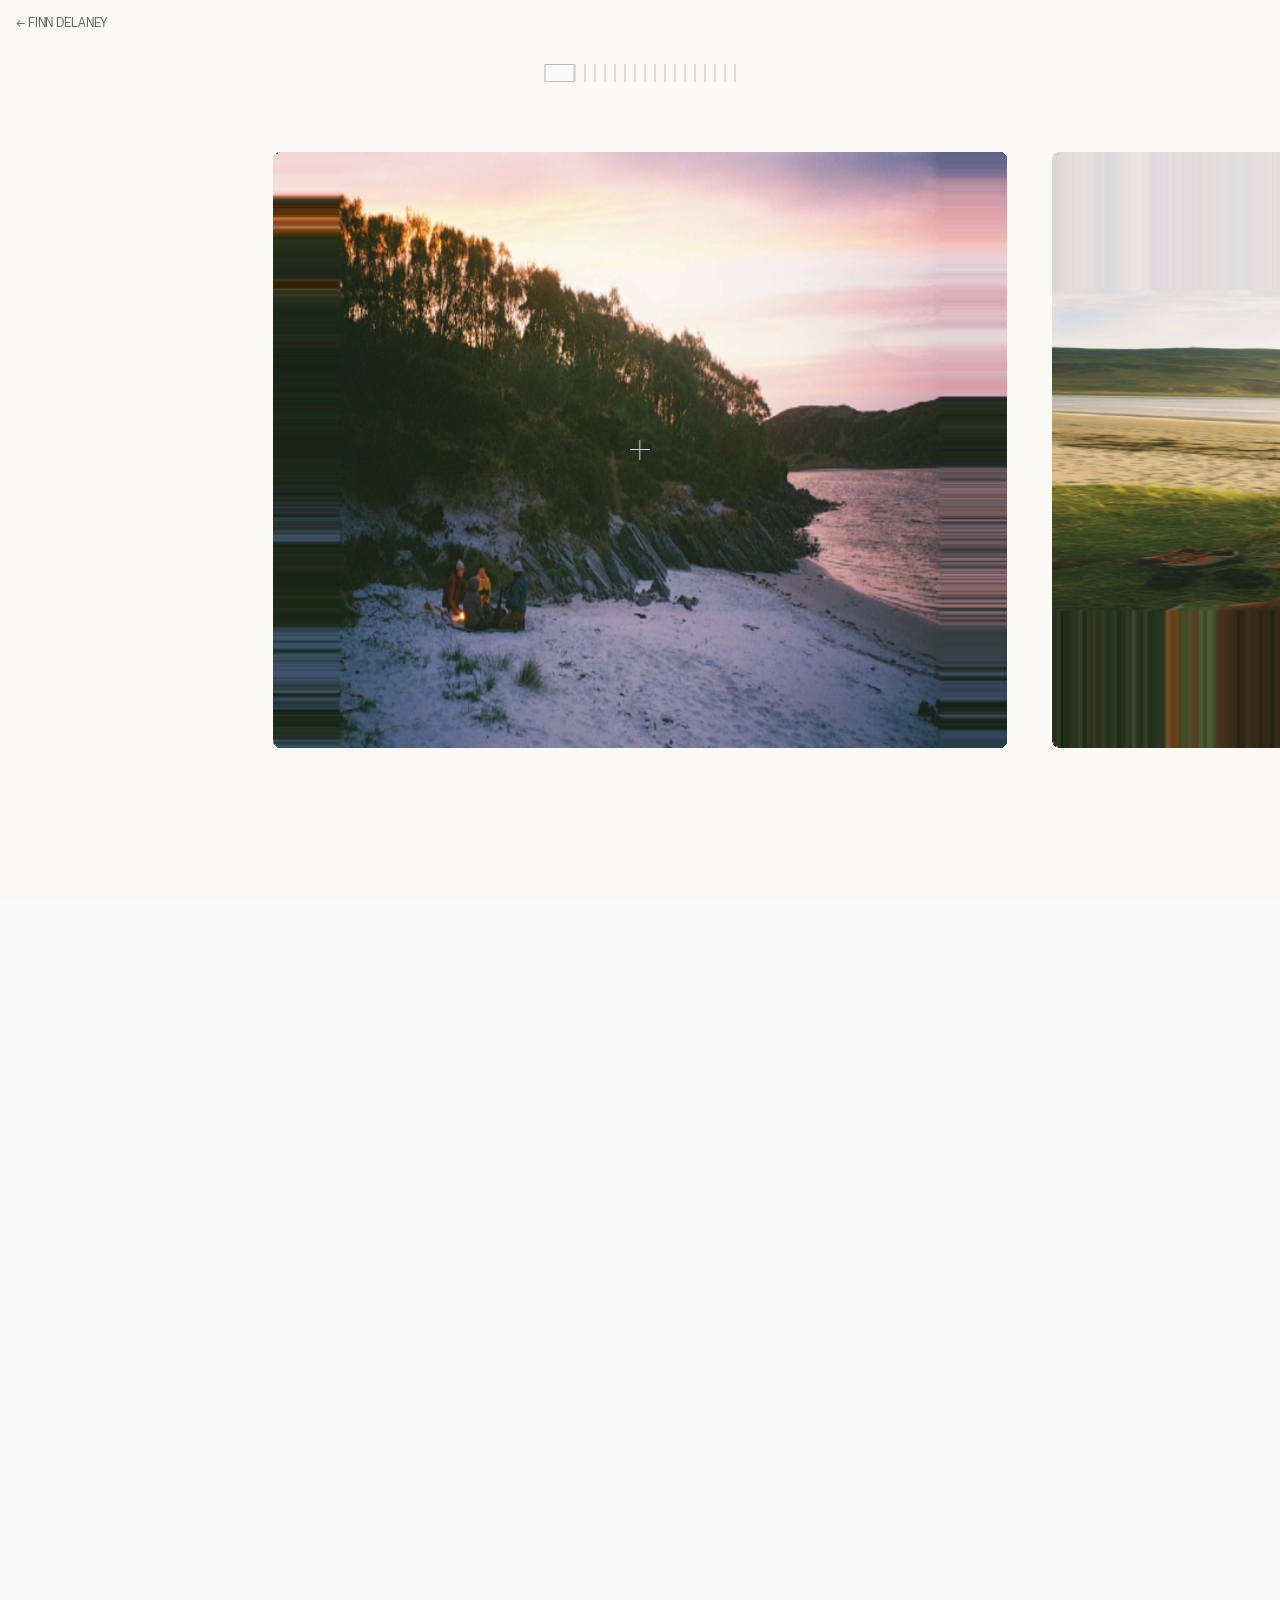
==== commit 28b11190: "Full WebGL scene distortion cursor effect Rewrites cursor.js to use RGBA8 (no float extension requir" ====
--- a/portfolio.html
+++ b/portfolio.html
@@ -155,6 +155,7 @@
         </div>
     </div>
 
+    <script src="portfolio-webgl.js"></script>
     <script>
     (function () {
         'use strict';
@@ -237,6 +238,15 @@
             frames.style.transform = 'translate3d(' + (-s) + 'px,0,0) scale(' + scaleD + ')';
             var progress = SCROLL_RANGE > 0 ? s / SCROLL_RANGE : 0;
             tracker.style.transform = 'translateX(' + (progress * MINIMAP_TRAVEL) + 'px)';
+            // Expose scroll state for portfolio-webgl.js
+            window._pfState = {
+                pos:        s,
+                scaleD:     scaleD,
+                step:       STEP,
+                marginLeft: (window.innerWidth - frameEls[0].offsetWidth) / 2,
+                frameW:     frameEls[0].offsetWidth,
+                frameH:     frameEls[0].offsetHeight
+            };
         }
 
         // ── MOBILE: touch-driven, no window.scrollY ───────────────────────────
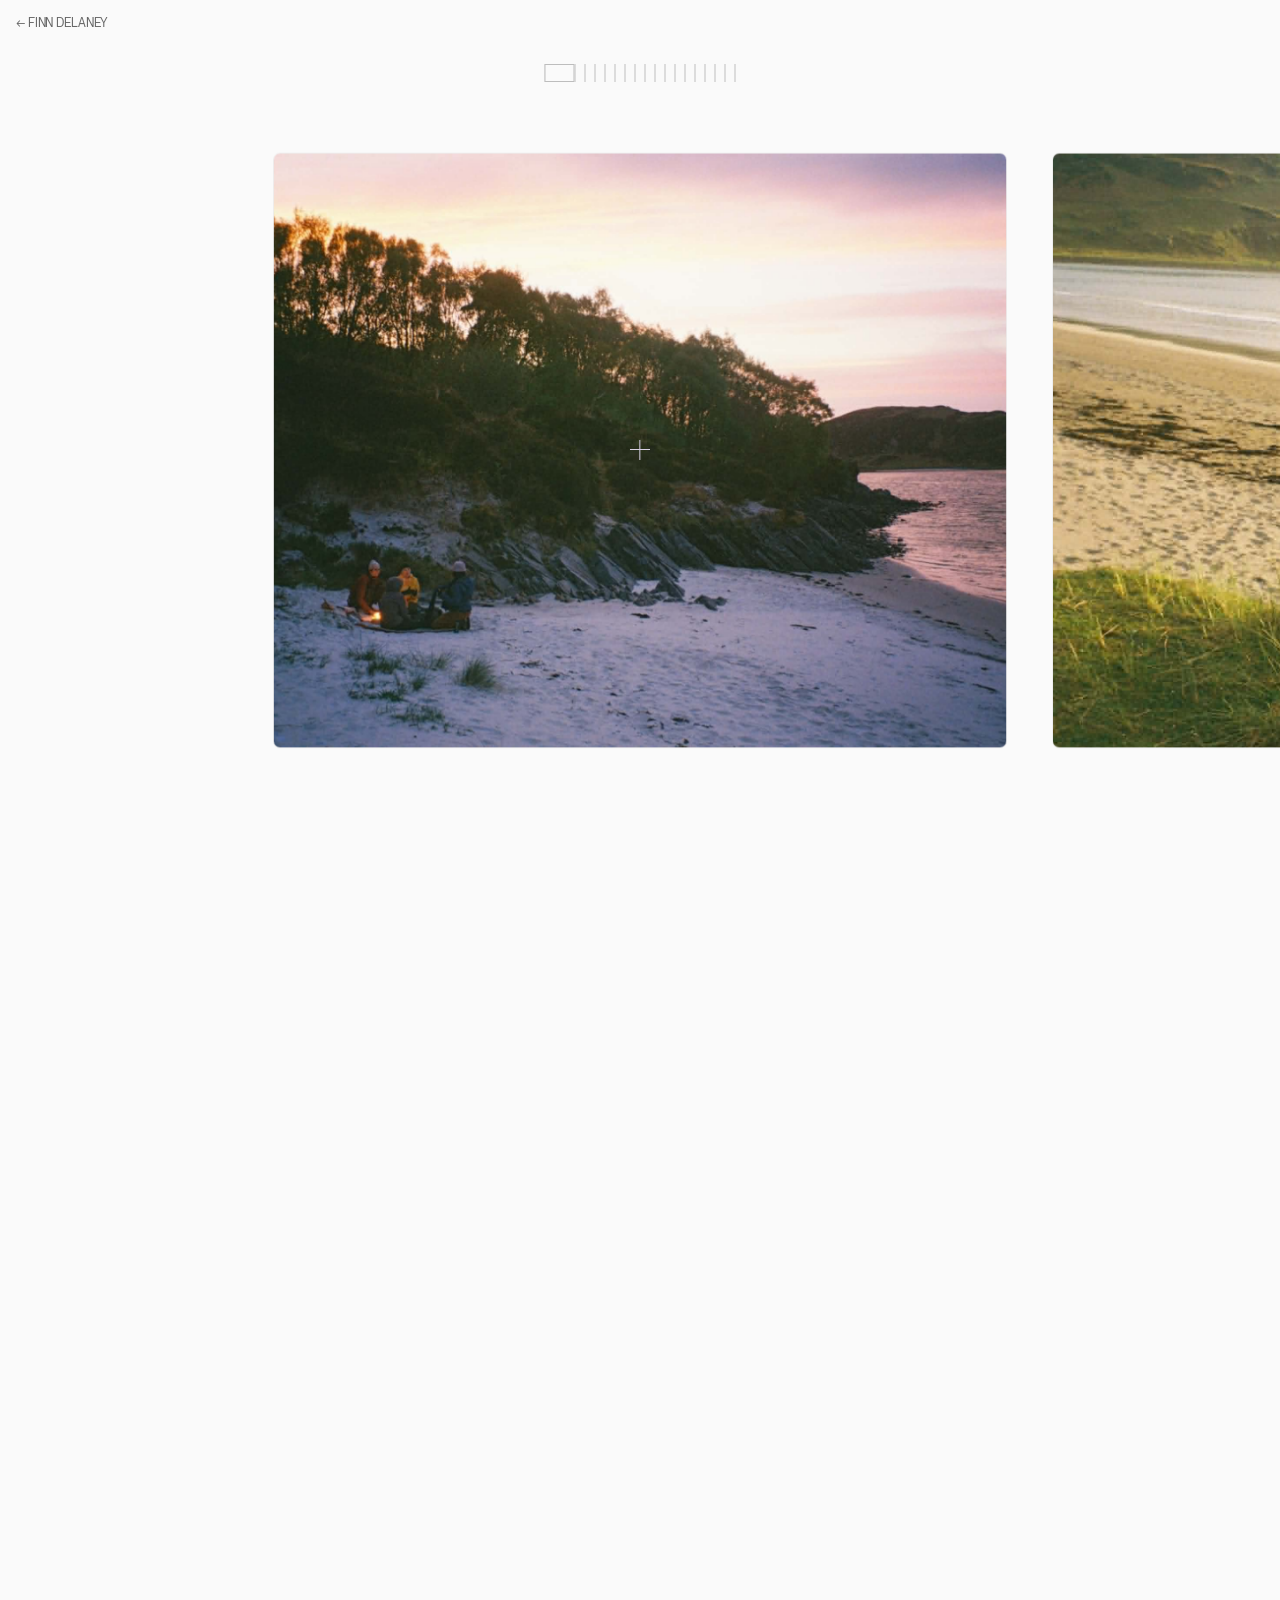
==== commit 264ab36d: "Replace cursor with Navier-Stokes fluid ink trail; remove portfolio WebGL Full fluid simulation (cur" ====
--- a/portfolio.html
+++ b/portfolio.html
@@ -155,7 +155,6 @@
         </div>
     </div>
 
-    <script src="portfolio-webgl.js"></script>
     <script>
     (function () {
         'use strict';
